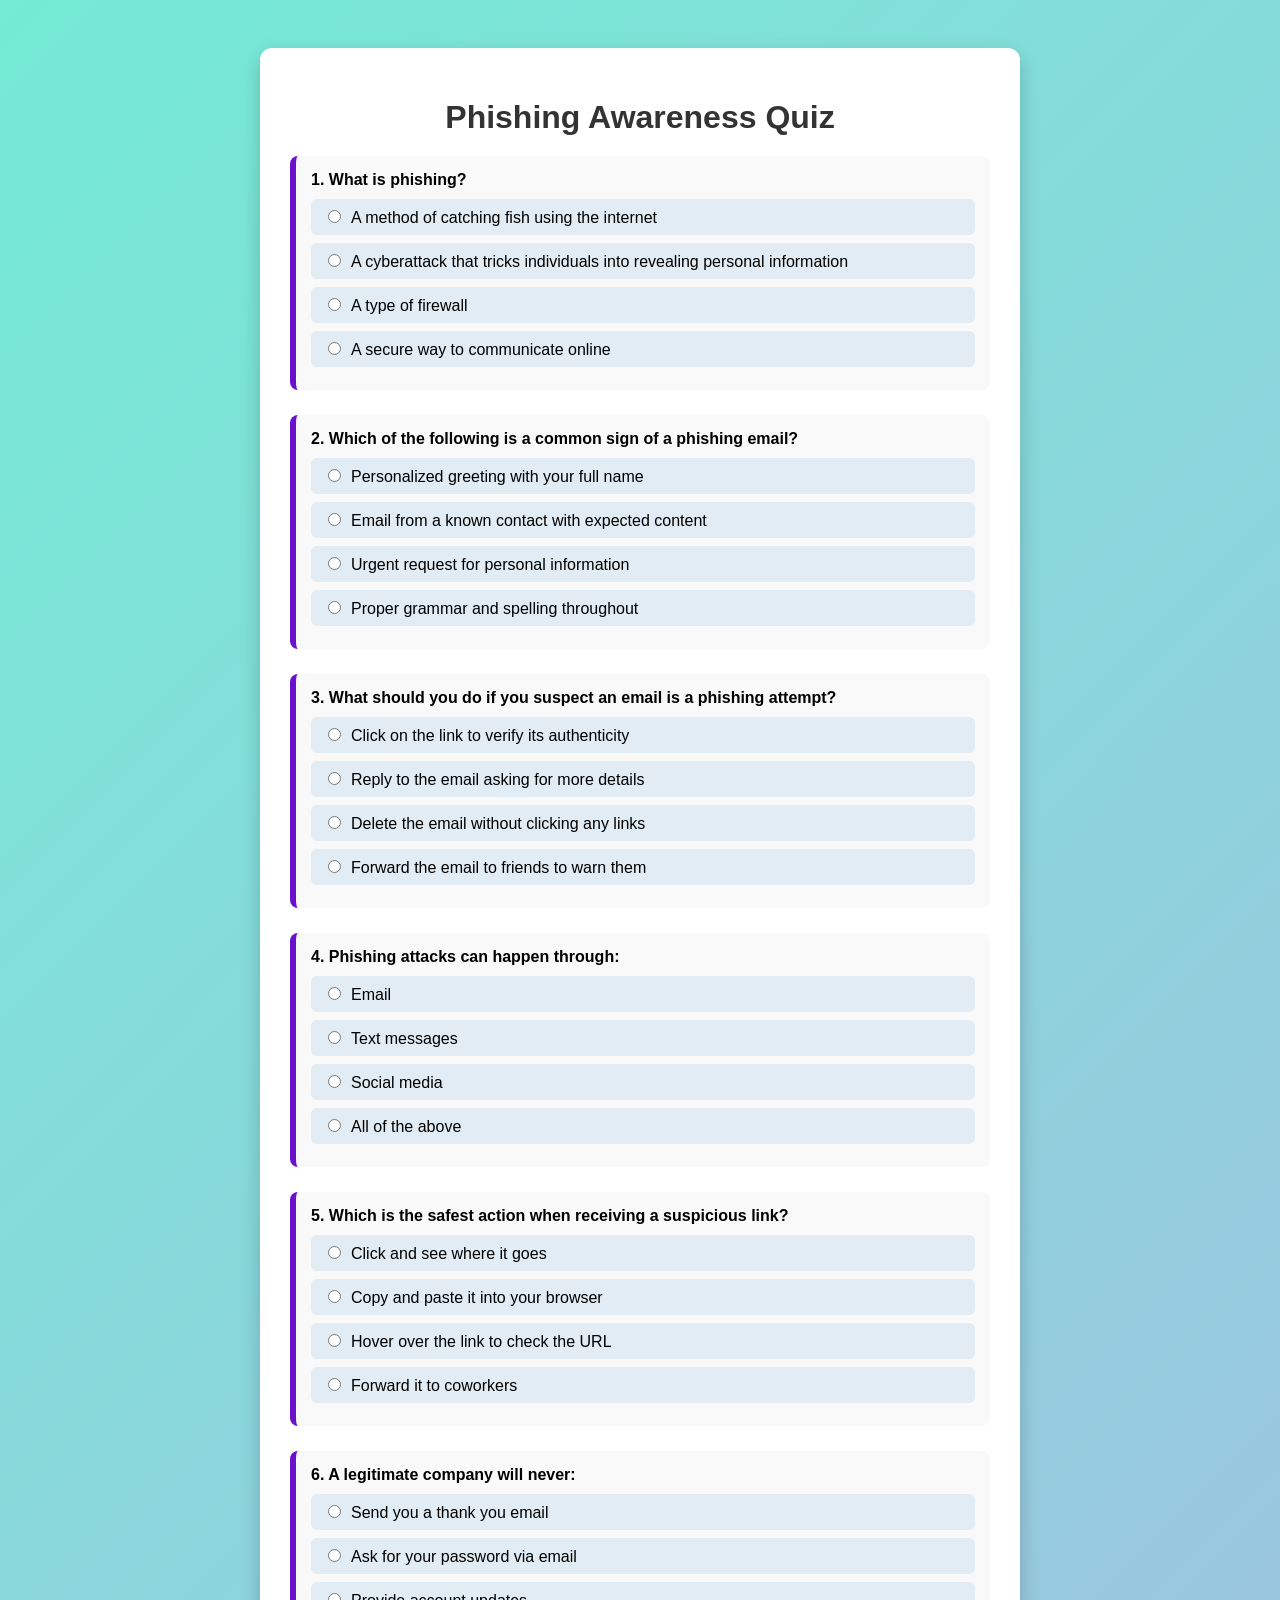
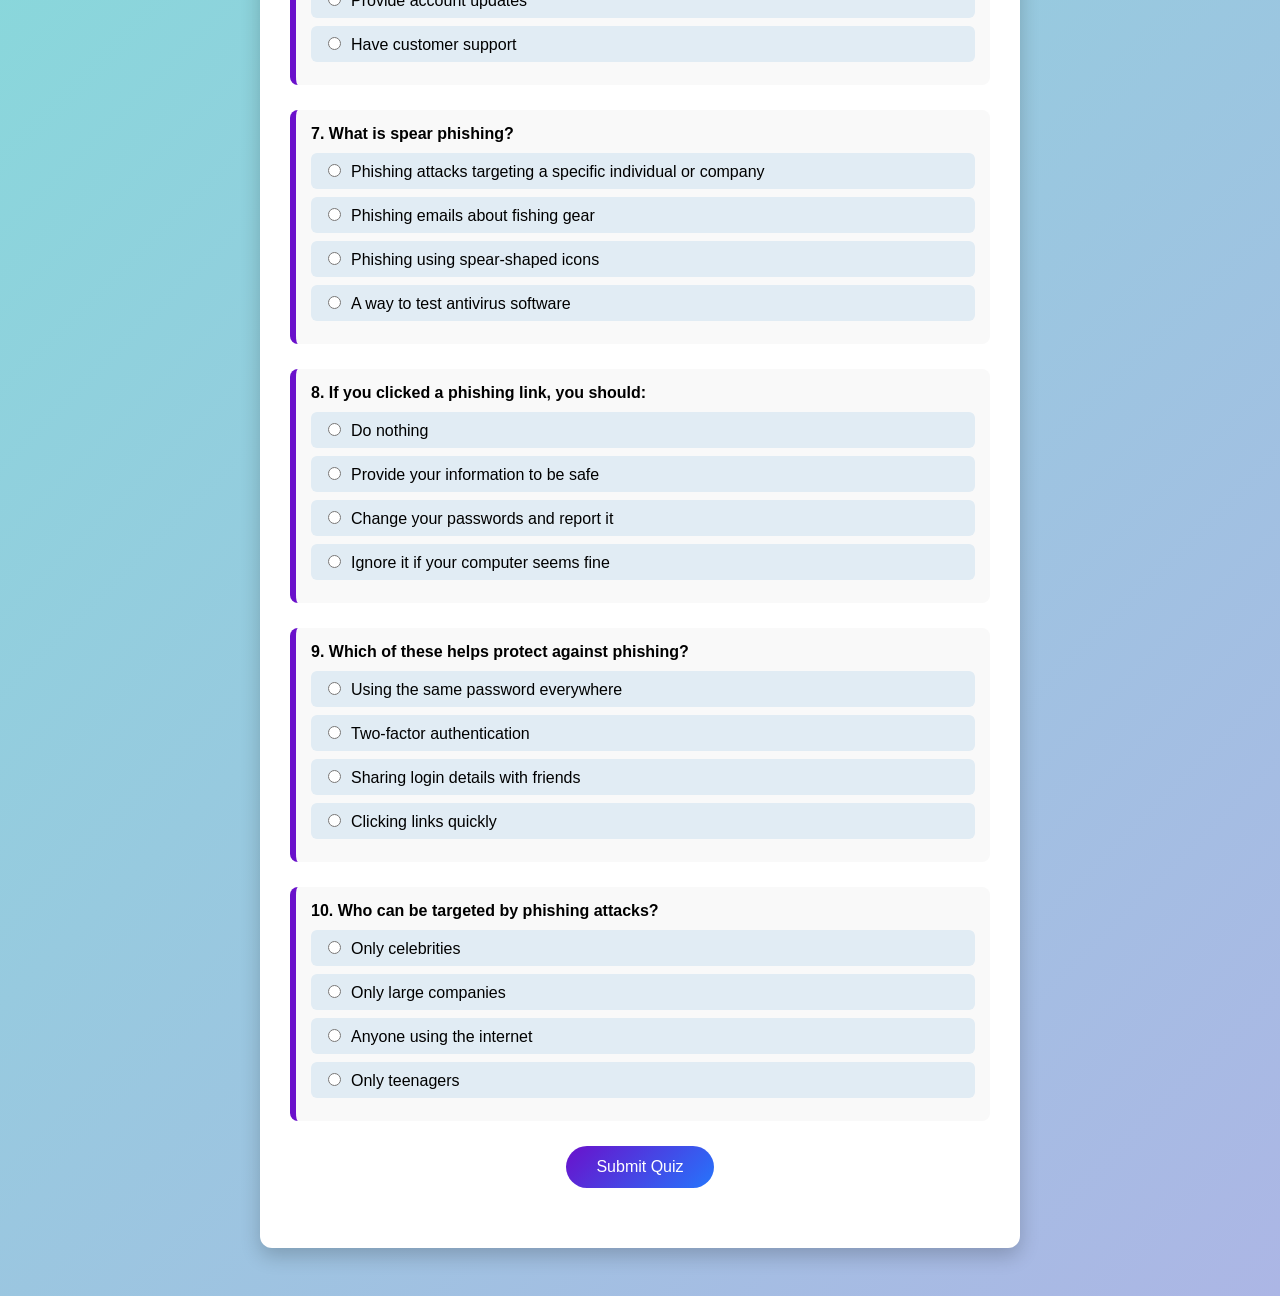
==== scorm_phishingquiz/activity.html @ cd94aedf "Add files via upload" ====
<!DOCTYPE html>
<html lang="en">
<head>
  <meta charset="UTF-8" />
  <meta name="viewport" content="width=device-width, initial-scale=1.0" />
  <title>Phishing Awareness Quiz</title>
  <style>
    body {
      font-family: 'Segoe UI', sans-serif;
      background: linear-gradient(135deg, #74ebd5, #ACB6E5);
      display: flex;
      justify-content: center;
      padding: 40px;
      min-height: 100vh;
    }
    .quiz-container {
      background: #ffffff;
      padding: 30px;
      border-radius: 12px;
      max-width: 700px;
      width: 100%;
      box-shadow: 0 8px 20px rgba(0,0,0,0.2);
    }
    .quiz-container h1 {
      text-align: center;
      color: #333;
      margin-bottom: 20px;
    }
    .question {
      margin-bottom: 25px;
      background: #f9f9f9;
      border-left: 6px solid #6a11cb;
      padding: 15px;
      border-radius: 8px;
    }
    .question p {
      margin: 0 0 10px;
      font-weight: bold;
    }
    .options label {
      display: block;
      background: #e1ecf4;
      margin-bottom: 8px;
      padding: 8px 12px;
      border-radius: 6px;
      cursor: pointer;
      transition: background 0.3s;
    }
    .options label:hover {
      background: #d0e7f9;
    }
    input[type="radio"] {
      margin-right: 10px;
    }
    button {
      background: linear-gradient(135deg, #6a11cb, #2575fc);
      color: #fff;
      border: none;
      padding: 12px 30px;
      border-radius: 30px;
      cursor: pointer;
      font-size: 1em;
      transition: background 0.3s;
      display: block;
      margin: 20px auto 0;
    }
    button:hover {
      background: linear-gradient(135deg, #2575fc, #6a11cb);
    }
    .feedback {
      margin-top: 8px;
      font-weight: bold;
    }
    .correct {
      color: #28a745;
    }
    .incorrect {
      color: #dc3545;
    }
    .result {
      text-align: center;
      font-size: 1.4em;
      margin-top: 30px;
      color: #333;
      font-weight: bold;
    }
  </style>
</head>
<body>
  <div class="quiz-container">
    <h1>Phishing Awareness Quiz</h1>
    <div id="quiz"></div>
    <button id="submit">Submit Quiz</button>
    <div id="result" class="result"></div>
  </div>

  <script>
    const quizData = [
      { question: "What is phishing?", options: ["A method of catching fish using the internet","A cyberattack that tricks individuals into revealing personal information","A type of firewall","A secure way to communicate online"], answer: 1 },
      { question: "Which of the following is a common sign of a phishing email?", options: ["Personalized greeting with your full name","Email from a known contact with expected content","Urgent request for personal information","Proper grammar and spelling throughout"], answer: 2 },
      { question: "What should you do if you suspect an email is a phishing attempt?", options: ["Click on the link to verify its authenticity","Reply to the email asking for more details","Delete the email without clicking any links","Forward the email to friends to warn them"], answer: 2 },
      { question: "Phishing attacks can happen through:", options: ["Email","Text messages","Social media","All of the above"], answer: 3 },
      { question: "Which is the safest action when receiving a suspicious link?", options: ["Click and see where it goes","Copy and paste it into your browser","Hover over the link to check the URL","Forward it to coworkers"], answer: 2 },
      { question: "A legitimate company will never:", options: ["Send you a thank you email","Ask for your password via email","Provide account updates","Have customer support"], answer: 1 },
      { question: "What is spear phishing?", options: ["Phishing attacks targeting a specific individual or company","Phishing emails about fishing gear","Phishing using spear-shaped icons","A way to test antivirus software"], answer: 0 },
      { question: "If you clicked a phishing link, you should:", options: ["Do nothing","Provide your information to be safe","Change your passwords and report it","Ignore it if your computer seems fine"], answer: 2 },
      { question: "Which of these helps protect against phishing?", options: ["Using the same password everywhere","Two-factor authentication","Sharing login details with friends","Clicking links quickly"], answer: 1 },
      { question: "Who can be targeted by phishing attacks?", options: ["Only celebrities","Only large companies","Anyone using the internet","Only teenagers"], answer: 2 }
    ];

    const quizContainer = document.getElementById('quiz');
    const submitBtn = document.getElementById('submit');
    const resultContainer = document.getElementById('result');

    let score = 0;

    quizData.forEach((q, index) => {
      const questionDiv = document.createElement('div');
      questionDiv.classList.add('question');

      const questionText = document.createElement('p');
      questionText.textContent = `${index + 1}. ${q.question}`;
      questionDiv.appendChild(questionText);

      const optionsDiv = document.createElement('div');
      optionsDiv.classList.add('options');

      q.options.forEach((option, i) => {
        const label = document.createElement('label');
        const input = document.createElement('input');
        input.type = 'radio';
        input.name = `question${index}`;
        input.value = i;
        label.appendChild(input);
        label.append(option);
        optionsDiv.appendChild(label);
      });

      const feedback = document.createElement('div');
      feedback.classList.add('feedback');
      questionDiv.appendChild(optionsDiv);
      questionDiv.appendChild(feedback);

      quizContainer.appendChild(questionDiv);

      optionsDiv.addEventListener('change', (e) => {
        const selected = parseInt(e.target.value);
        if (selected === q.answer) {
          feedback.textContent = '✅ Correct!';
          feedback.className = 'feedback correct';
        } else {
          feedback.textContent = '❌ Try again!';
          feedback.className = 'feedback incorrect';
        }
      });
    });

    submitBtn.addEventListener('click', () => {
      score = 0;
      quizData.forEach((q, index) => {
        const selected = document.querySelector(`input[name="question${index}"]:checked`);
        if (selected && parseInt(selected.value) === q.answer) {
          score++;
        }
      });
      resultContainer.textContent = `🎉 You got ${score} out of ${quizData.length} correct!`;
    });
  </script>
</body>
</html>
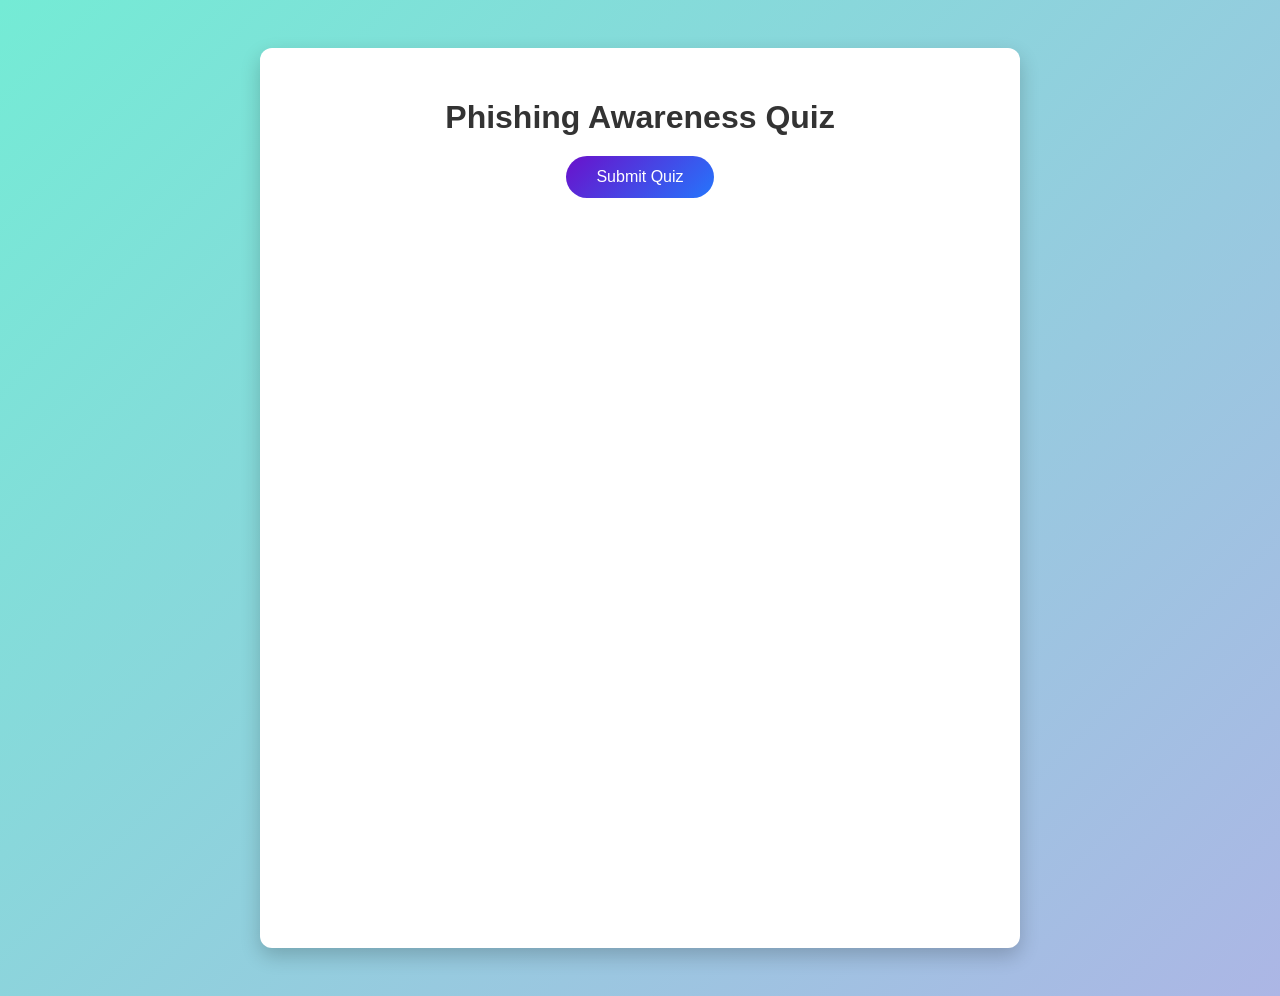
==== commit 73240072: "Update activity.html" ====
--- a/scorm_phishingquiz/activity.html
+++ b/scorm_phishingquiz/activity.html
@@ -106,8 +106,17 @@
       { question: "If you clicked a phishing link, you should:", options: ["Do nothing","Provide your information to be safe","Change your passwords and report it","Ignore it if your computer seems fine"], answer: 2 },
       { question: "Which of these helps protect against phishing?", options: ["Using the same password everywhere","Two-factor authentication","Sharing login details with friends","Clicking links quickly"], answer: 1 },
       { question: "Who can be targeted by phishing attacks?", options: ["Only celebrities","Only large companies","Anyone using the internet","Only teenagers"], answer: 2 }
+      { question: "Which technique do attackers use to make phishing emails appear to come from legitimate domains?", options: ["Domain spoofing","Link shorteners","IP masking","URL obfuscation"], answer: 0 },
+      { question: "How can you verify the legitimacy of a suspicious email attachment?", options: ["Download it and scan with antivirus","Open it in incognito mode","Contact the supposed sender through another channel","Reply and ask if it's safe"], answer: 2 },
+      { question: "What does HTTPS in a website URL indicate when checking for phishing?", options: ["The site is always safe","Data is encrypted but the site could still be fake","The site is government-approved","There is no risk of phishing"], answer: 1 },
+      { question: "What is a common tactic used in spear phishing?", options: ["Generic greetings","Urgent requests with personalized info","Randomized mass emails","Public announcements"], answer: 1 },
+      { question: "Which policy can help reduce phishing risks in an organization?", options: ["Disabling email altogether","Enforcing mandatory password reuse","Implementing email filtering and employee training","Blocking all websites"], answer: 2 },
+      { question: "How can you identify a homograph attack in a phishing link?", options: ["It always has HTTPS","Check for unusual characters that look like standard letters","It will have a .gov domain","The link is extremely short"], answer: 1 },
+      { question: "Which security practice helps detect phishing attempts proactively?", options: ["Regular phishing simulation tests","Using default passwords","Allowing macros in all documents","Ignoring security updates"], answer: 0 },
+      { question: "Why is hovering over a link useful in identifying phishing?", options: ["It disables the link","It reveals the true URL","It blocks phishing emails","It encrypts the link"], answer: 1 },
+      { question: "What should you do if you receive a phishing email at work?", options: ["Report it to IT/security immediately","Forward it to friends","Mark it as important","Save it for later"], answer: 0 },
+      { question: "Why are social engineering attacks like phishing often successful?", options: ["They use complex malware exclusively","They rely on human psychology and trust","They require physical access","They only target outdated systems"], answer: 1 }
     ];
-
     const quizContainer = document.getElementById('quiz');
     const submitBtn = document.getElementById('submit');
     const resultContainer = document.getElementById('result');
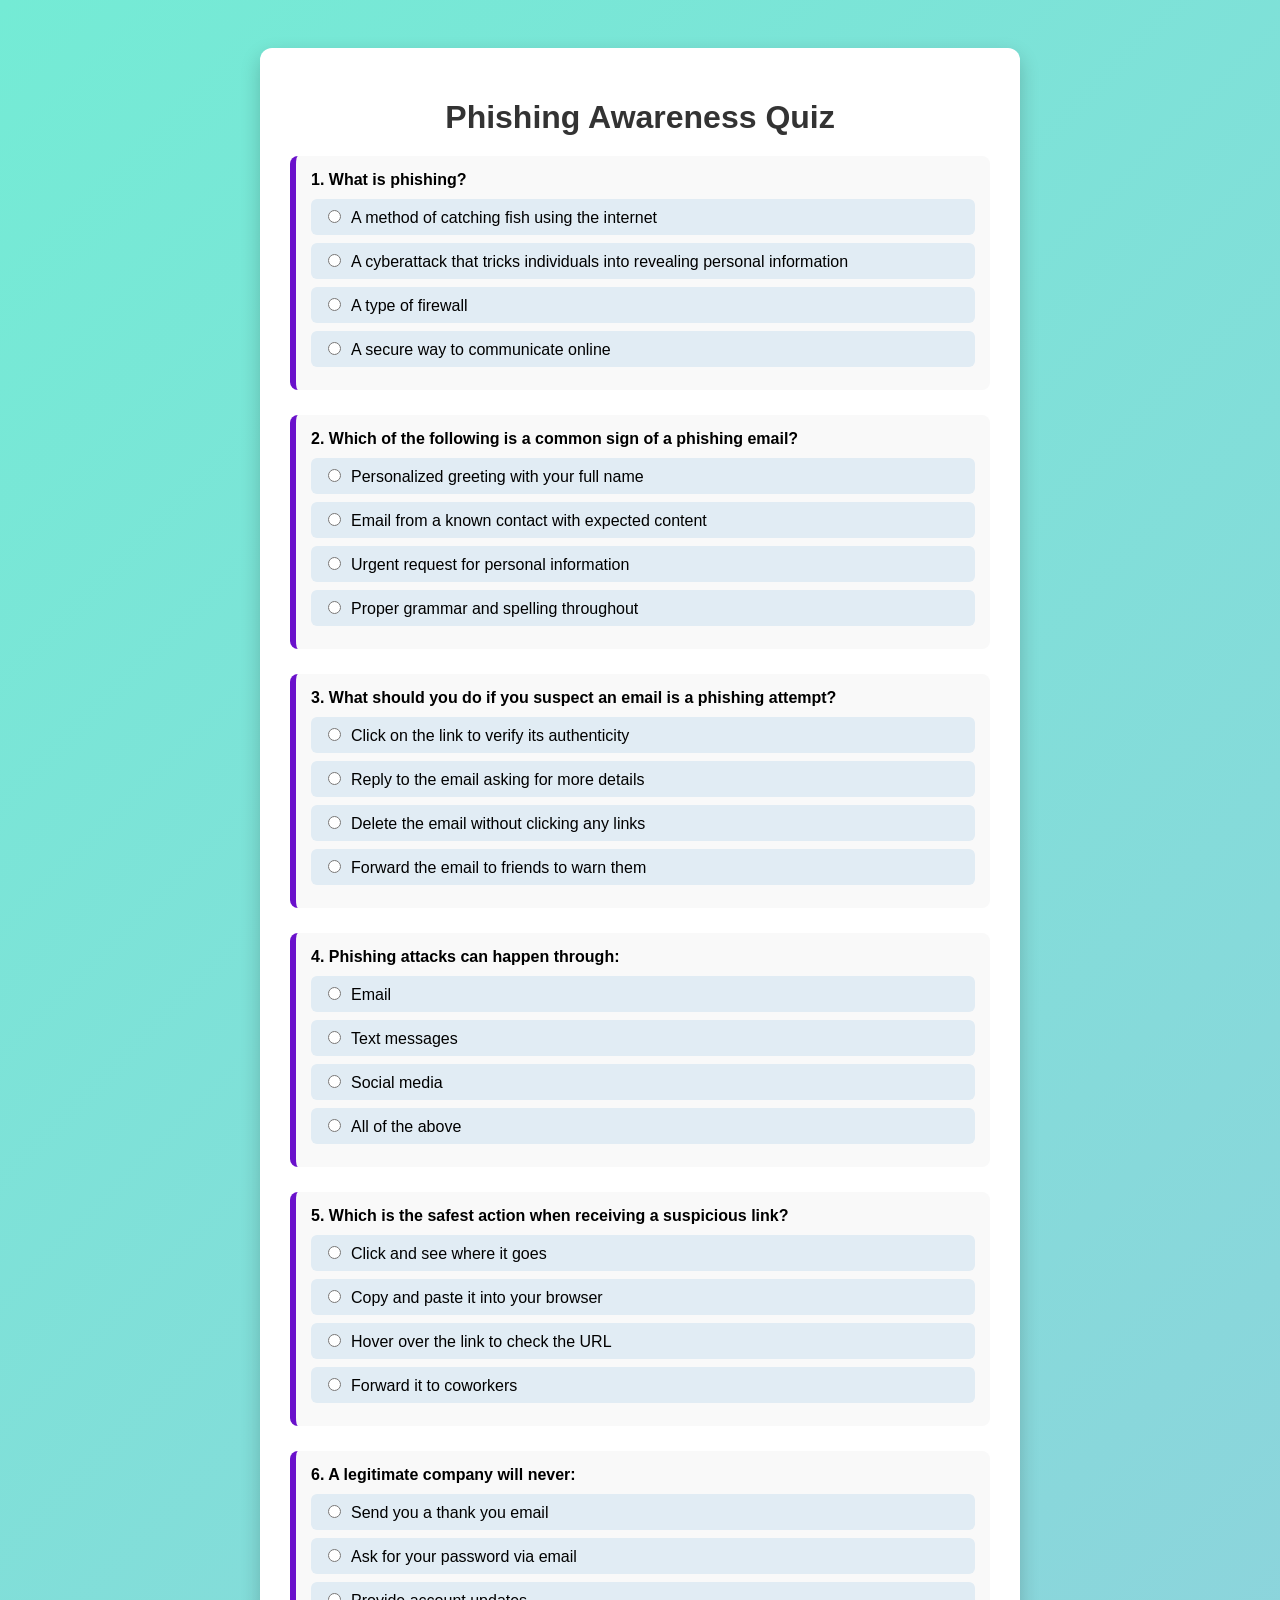
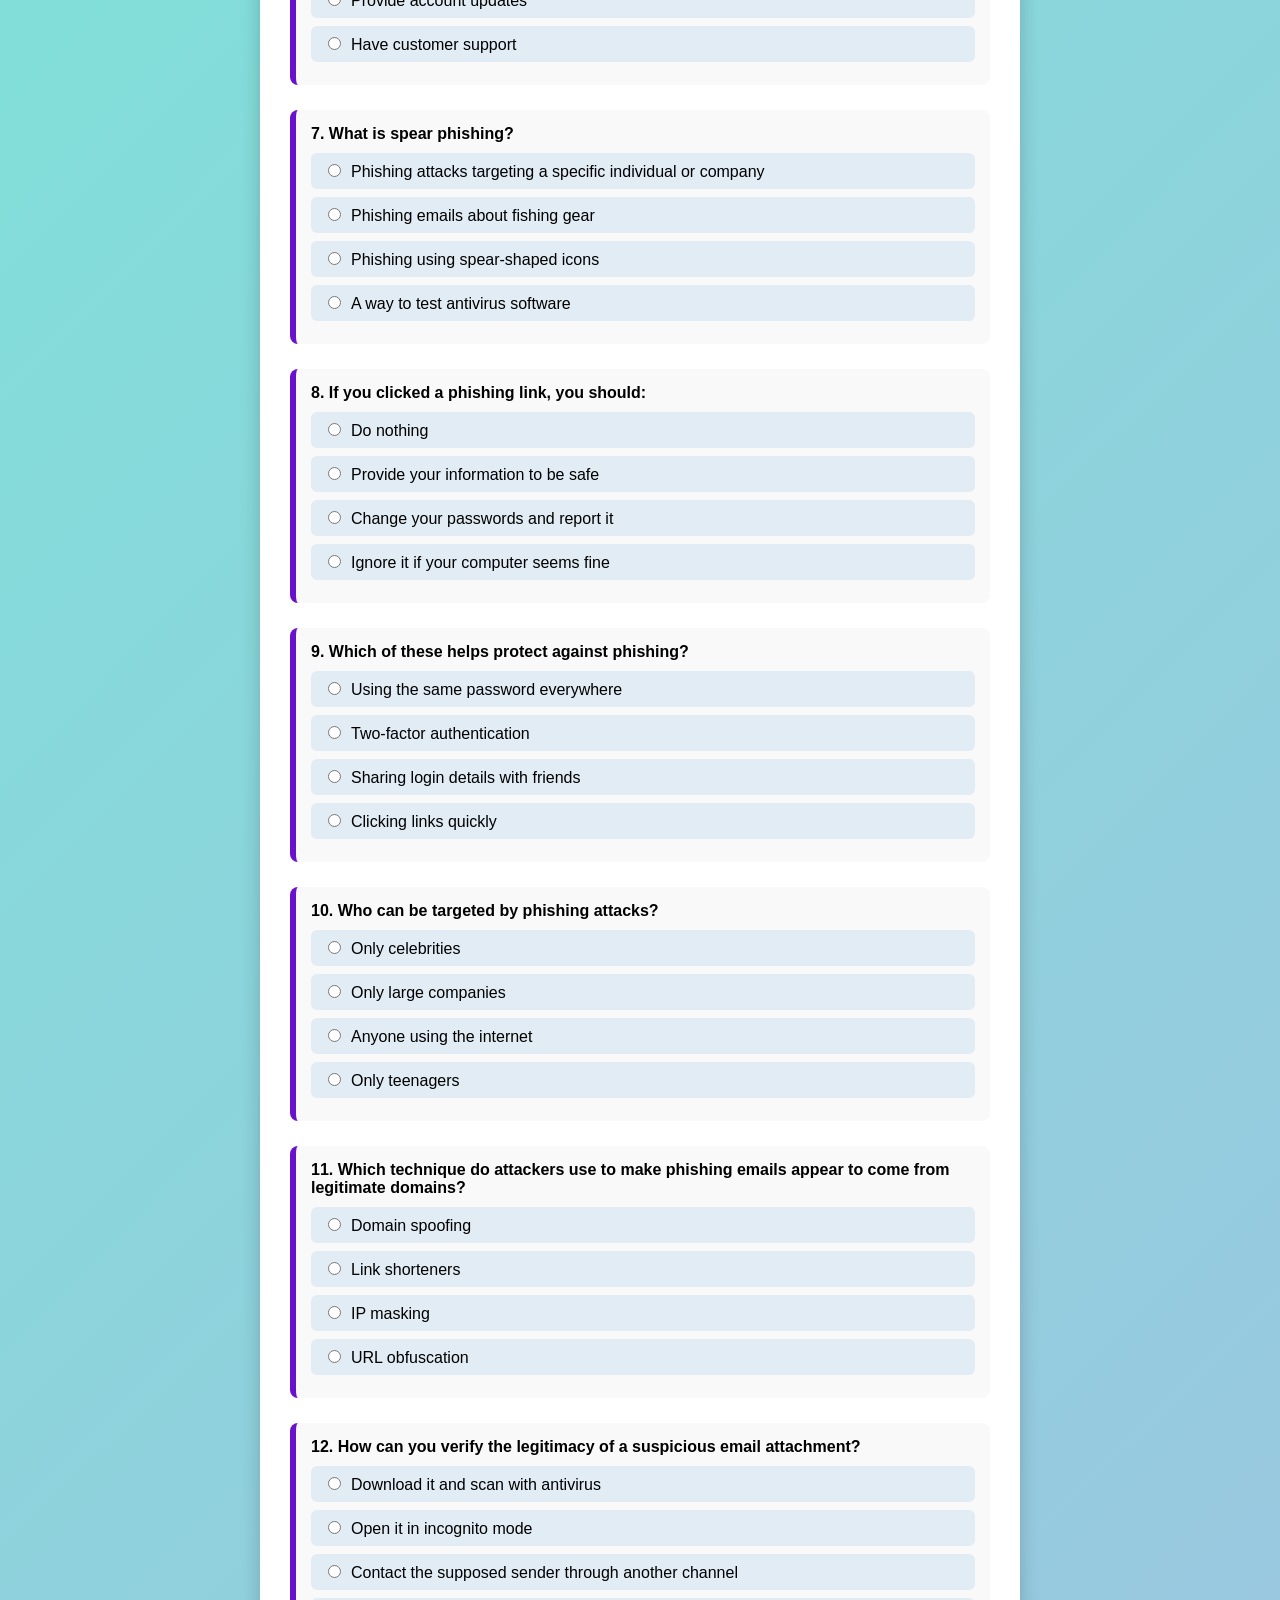
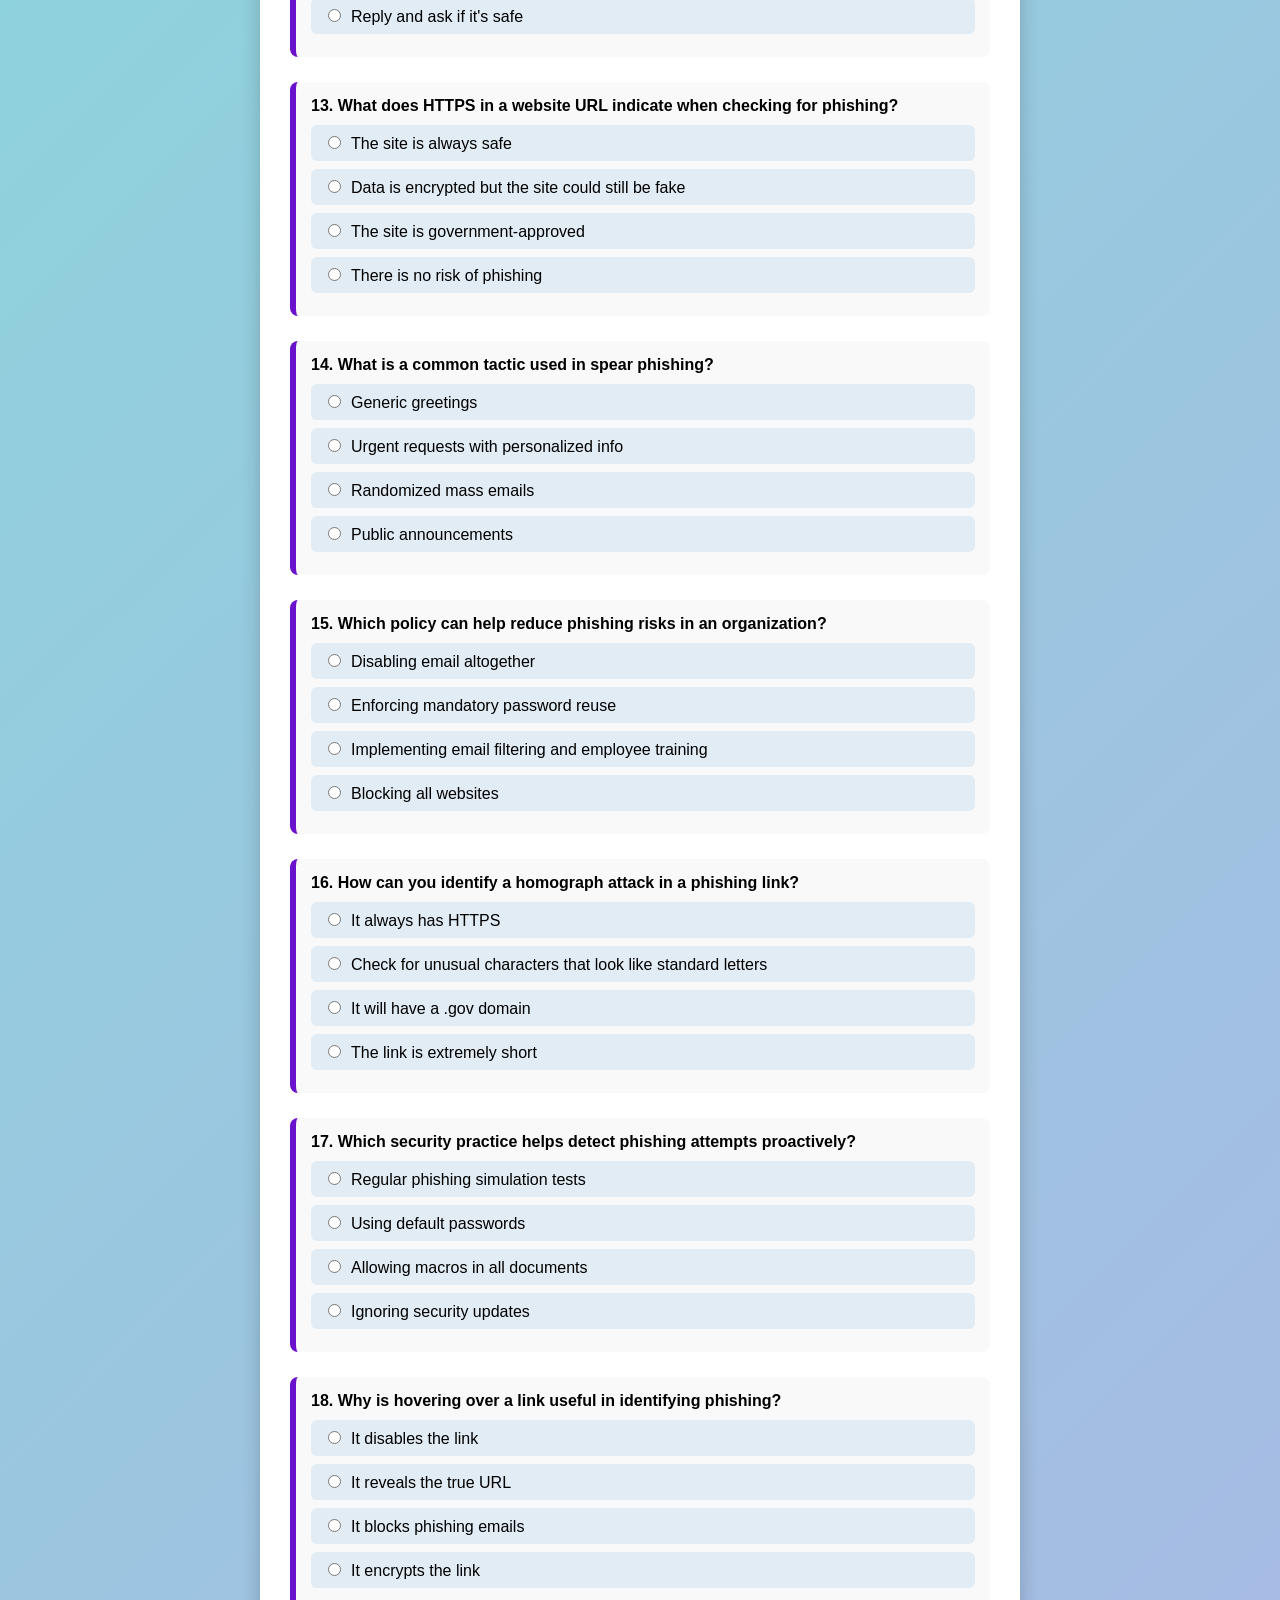
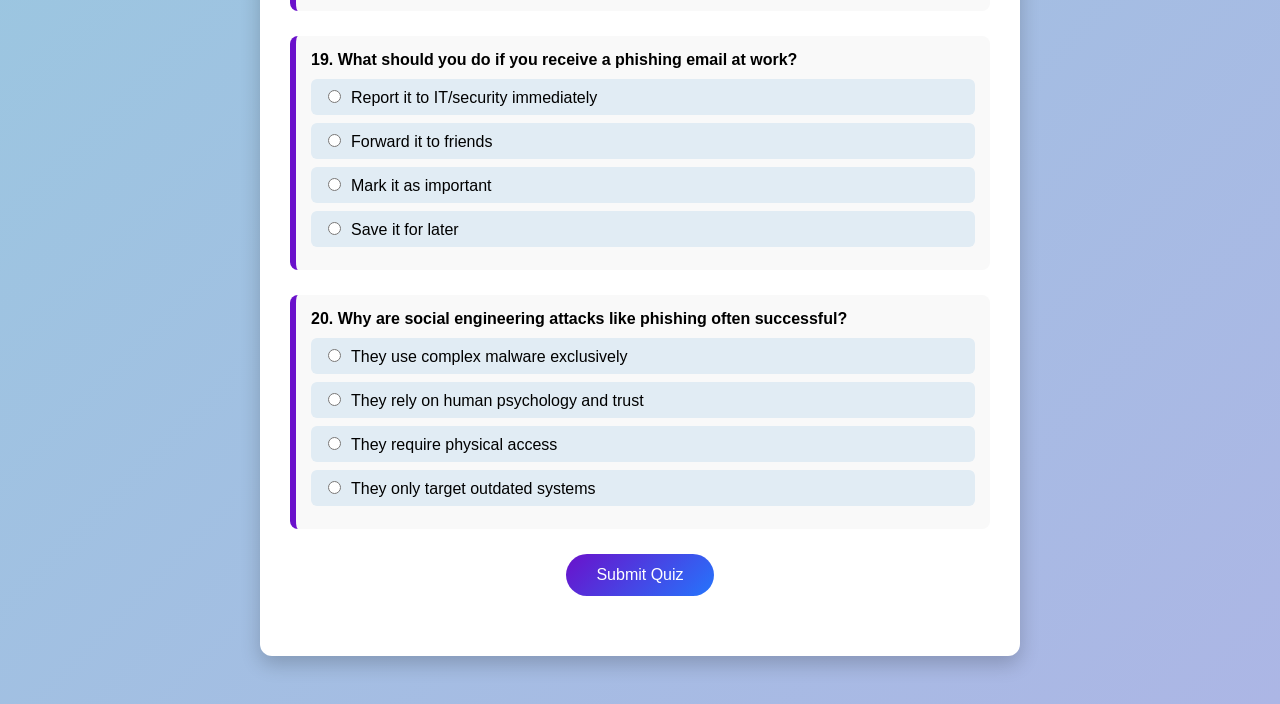
==== commit dc1fd825: "Update activity.html" ====
--- a/scorm_phishingquiz/activity.html
+++ b/scorm_phishingquiz/activity.html
@@ -5,6 +5,7 @@
   <meta name="viewport" content="width=device-width, initial-scale=1.0" />
   <title>Phishing Awareness Quiz</title>
   <style>
+    /* Your CSS is perfectly fine! */
     body {
       font-family: 'Segoe UI', sans-serif;
       background: linear-gradient(135deg, #74ebd5, #ACB6E5);
@@ -105,7 +106,7 @@
       { question: "What is spear phishing?", options: ["Phishing attacks targeting a specific individual or company","Phishing emails about fishing gear","Phishing using spear-shaped icons","A way to test antivirus software"], answer: 0 },
       { question: "If you clicked a phishing link, you should:", options: ["Do nothing","Provide your information to be safe","Change your passwords and report it","Ignore it if your computer seems fine"], answer: 2 },
       { question: "Which of these helps protect against phishing?", options: ["Using the same password everywhere","Two-factor authentication","Sharing login details with friends","Clicking links quickly"], answer: 1 },
-      { question: "Who can be targeted by phishing attacks?", options: ["Only celebrities","Only large companies","Anyone using the internet","Only teenagers"], answer: 2 }
+      { question: "Who can be targeted by phishing attacks?", options: ["Only celebrities","Only large companies","Anyone using the internet","Only teenagers"], answer: 2 }, <!-- ✅ Fixed: Added missing comma here -->
       { question: "Which technique do attackers use to make phishing emails appear to come from legitimate domains?", options: ["Domain spoofing","Link shorteners","IP masking","URL obfuscation"], answer: 0 },
       { question: "How can you verify the legitimacy of a suspicious email attachment?", options: ["Download it and scan with antivirus","Open it in incognito mode","Contact the supposed sender through another channel","Reply and ask if it's safe"], answer: 2 },
       { question: "What does HTTPS in a website URL indicate when checking for phishing?", options: ["The site is always safe","Data is encrypted but the site could still be fake","The site is government-approved","There is no risk of phishing"], answer: 1 },
@@ -117,6 +118,7 @@
       { question: "What should you do if you receive a phishing email at work?", options: ["Report it to IT/security immediately","Forward it to friends","Mark it as important","Save it for later"], answer: 0 },
       { question: "Why are social engineering attacks like phishing often successful?", options: ["They use complex malware exclusively","They rely on human psychology and trust","They require physical access","They only target outdated systems"], answer: 1 }
     ];
+
     const quizContainer = document.getElementById('quiz');
     const submitBtn = document.getElementById('submit');
     const resultContainer = document.getElementById('result');
@@ -167,7 +169,7 @@
     submitBtn.addEventListener('click', () => {
       score = 0;
       quizData.forEach((q, index) => {
-        const selected = document.querySelector(`input[name="question${index}"]:checked`);
+        const selected = document.querySelector(`input[name=\"question${index}\"]:checked`);
         if (selected && parseInt(selected.value) === q.answer) {
           score++;
         }
